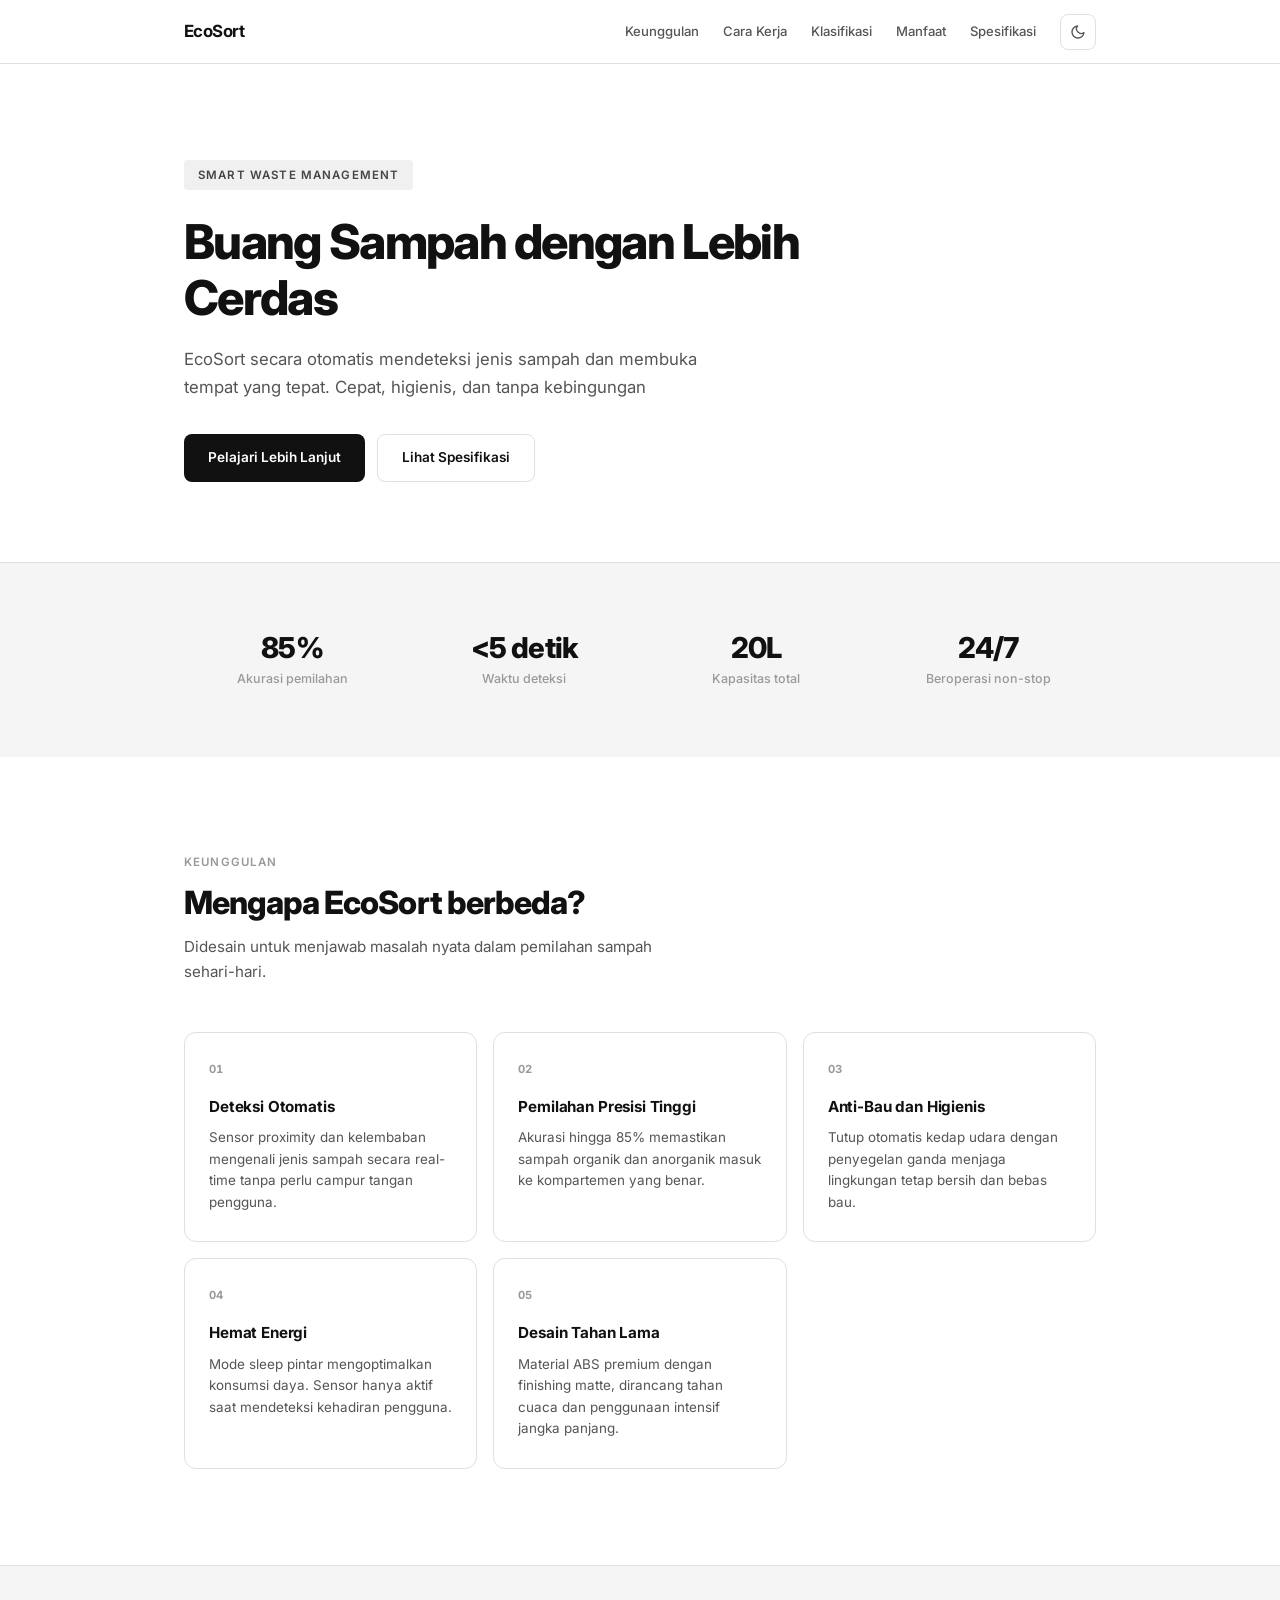
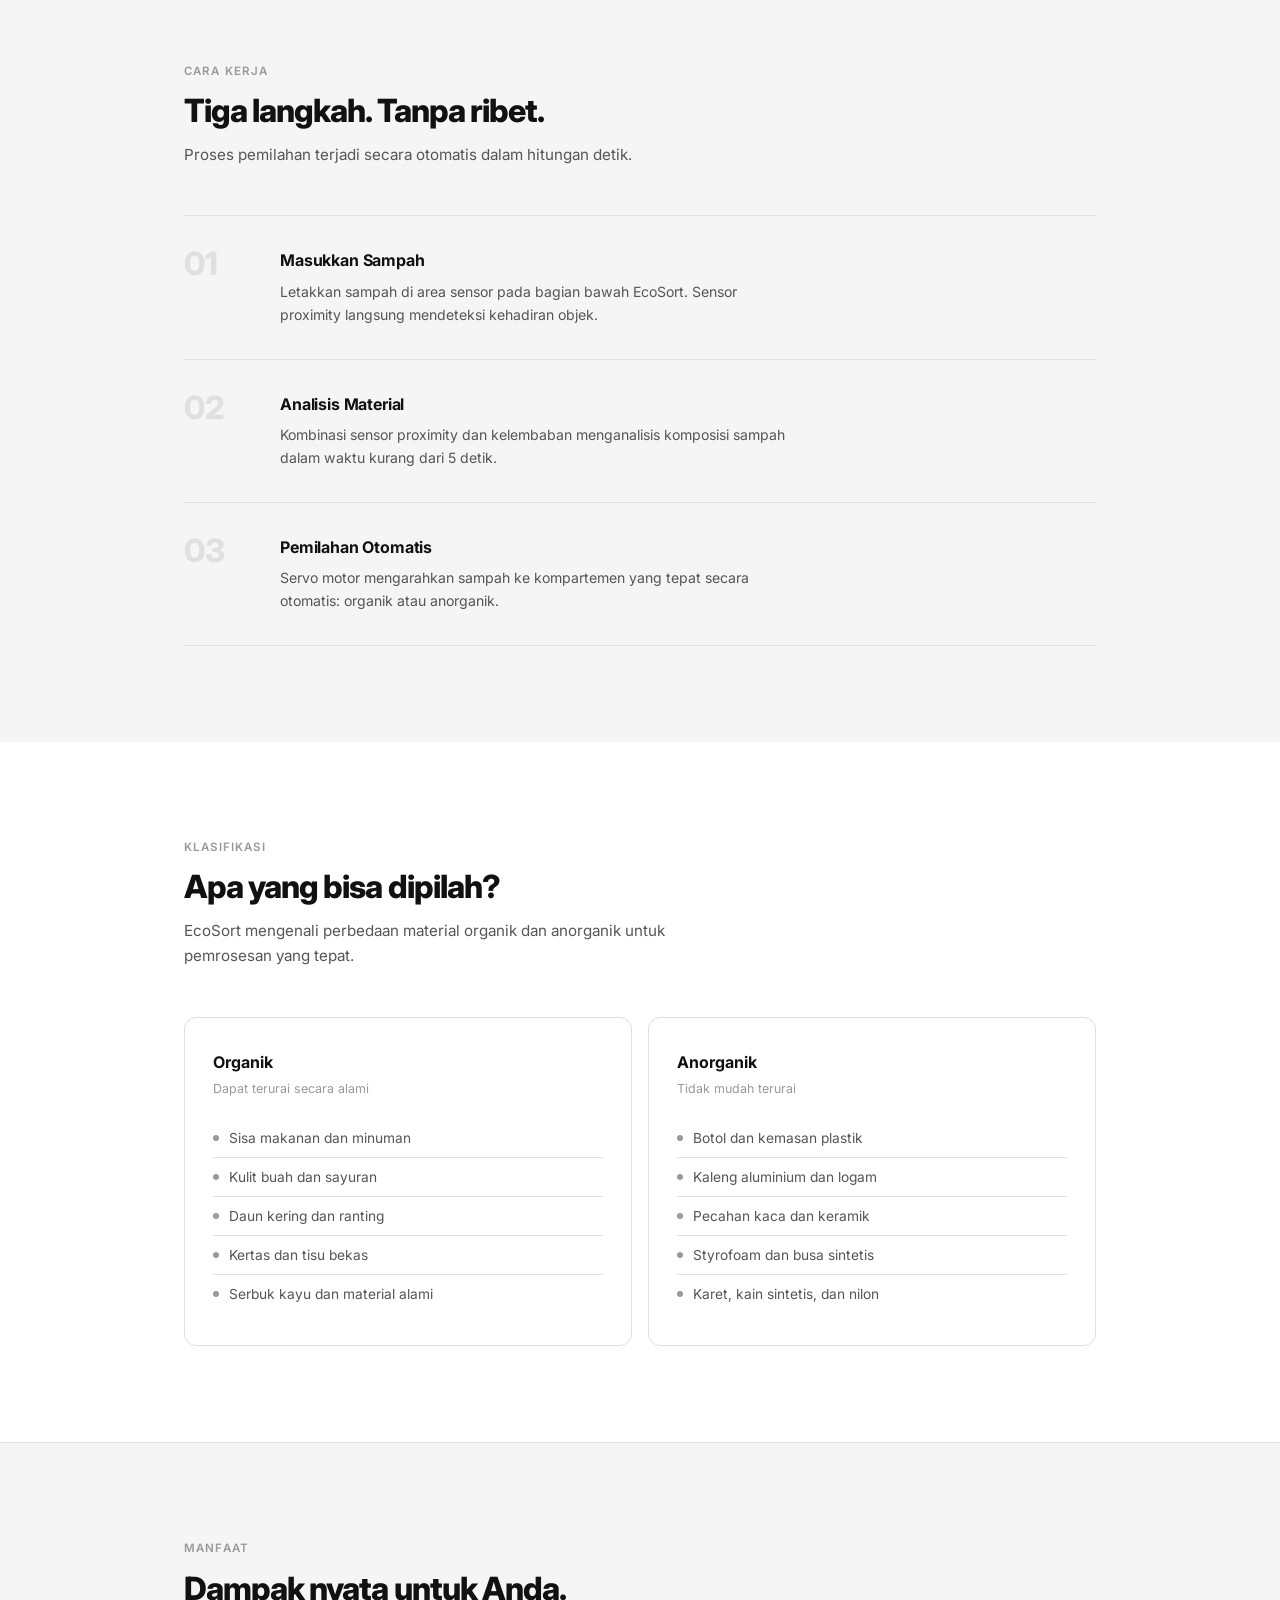
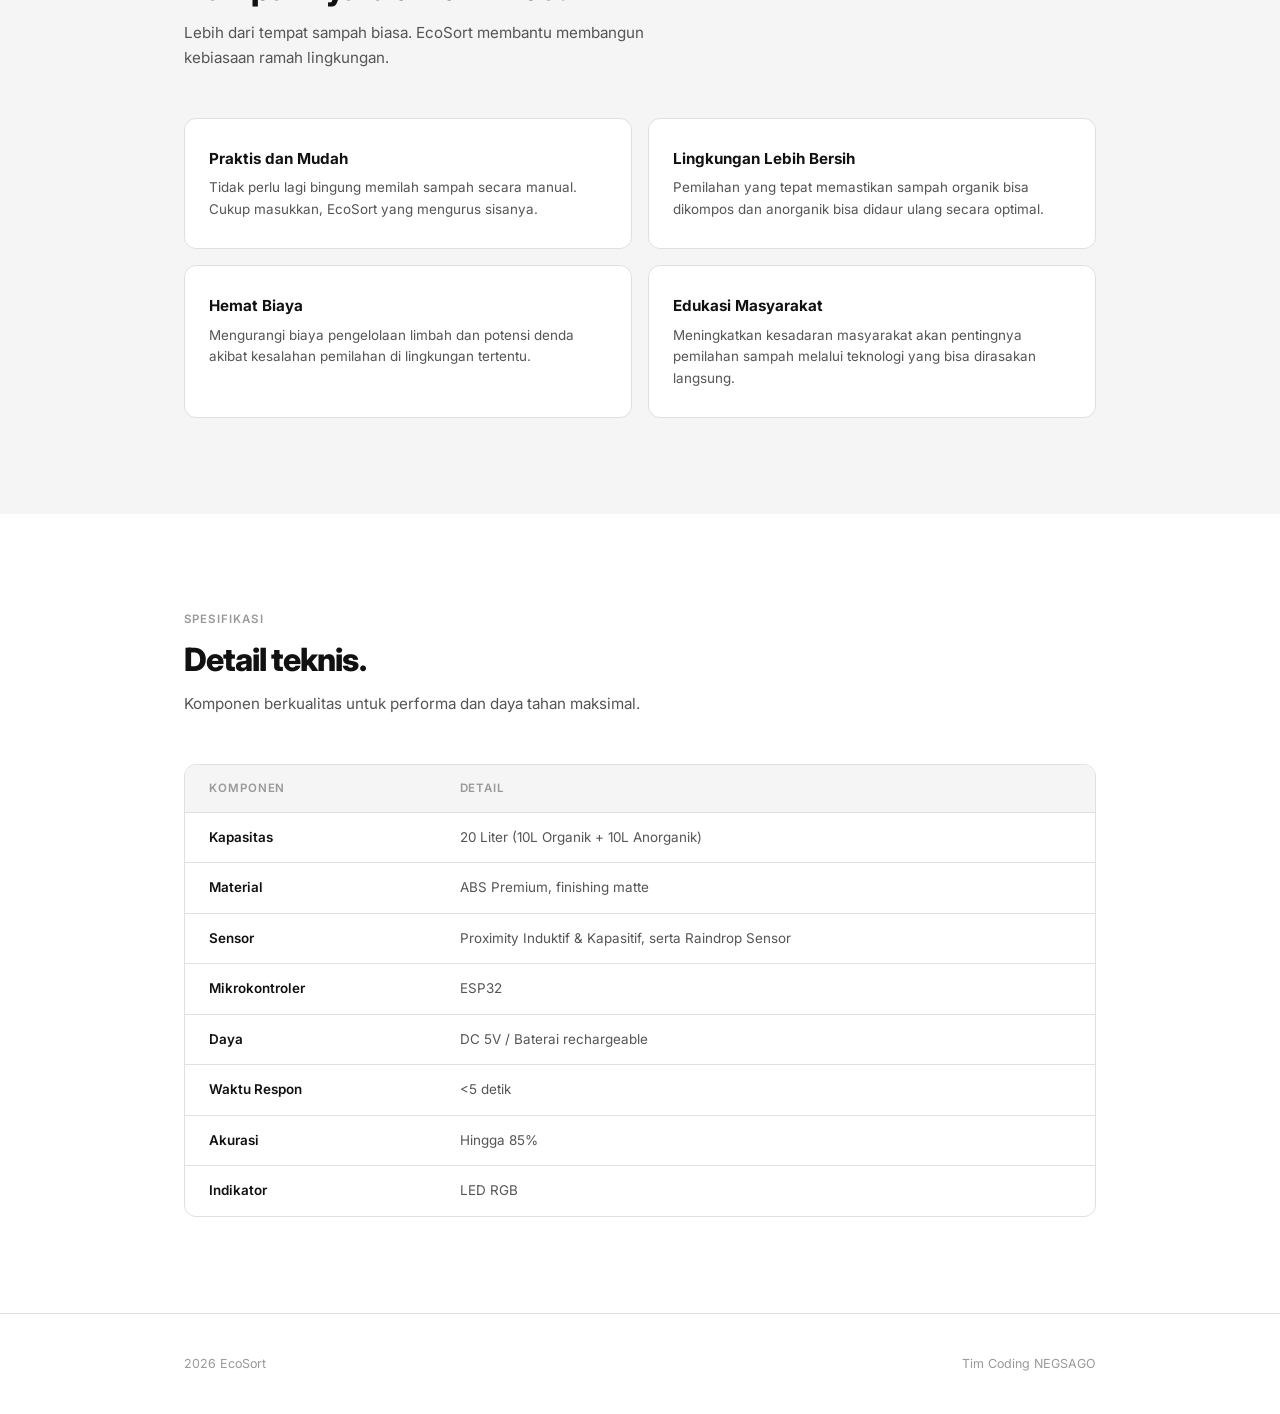
==== index.html @ 8be00b1e "Add files via upload" ====
<!DOCTYPE html>
<html lang="id" data-theme="light">
<head>
  <meta charset="UTF-8" />
  <meta name="viewport" content="width=device-width, initial-scale=1.0" />
  <title>EcoSort - Smart Trash Bin | Pemilah Sampah Cerdas</title>
  <meta name="description" content="EcoSort adalah tempat sampah pintar yang secara otomatis membedakan dan memilah sampah organik dan anorganik menggunakan teknologi sensor canggih." />
  <link rel="preconnect" href="https://fonts.googleapis.com" />
  <link rel="preconnect" href="https://fonts.gstatic.com" crossorigin />
  <link href="https://fonts.googleapis.com/css2?family=Inter:wght@400;500;600;700;800&display=swap" rel="stylesheet" />
  <link rel="stylesheet" href="style.css" />
</head>
<body>

  <!-- NAV -->
  <nav class="nav">
    <div class="nav-inner">
      <a href="#" class="nav-logo">EcoSort</a>
      <div class="nav-right">
        <div class="nav-links" id="navLinks">
          <a href="#keunggulan">Keunggulan</a>
          <a href="#cara-kerja">Cara Kerja</a>
          <a href="#klasifikasi">Klasifikasi</a>
          <a href="#manfaat">Manfaat</a>
          <a href="#spesifikasi">Spesifikasi</a>
        </div>
        <button class="theme-btn" id="themeBtn" aria-label="Ganti tema">
          <svg class="sun" viewBox="0 0 24 24"><circle cx="12" cy="12" r="5"/><line x1="12" y1="1" x2="12" y2="3"/><line x1="12" y1="21" x2="12" y2="23"/><line x1="4.22" y1="4.22" x2="5.64" y2="5.64"/><line x1="18.36" y1="18.36" x2="19.78" y2="19.78"/><line x1="1" y1="12" x2="3" y2="12"/><line x1="21" y1="12" x2="23" y2="12"/><line x1="4.22" y1="19.78" x2="5.64" y2="18.36"/><line x1="18.36" y1="5.64" x2="19.78" y2="4.22"/></svg>
          <svg class="moon" viewBox="0 0 24 24"><path d="M21 12.79A9 9 0 1 1 11.21 3 7 7 0 0 0 21 12.79z"/></svg>
        </button>
        <button class="menu-btn" id="menuBtn" aria-label="Menu">
          <span></span><span></span><span></span>
        </button>
      </div>
    </div>
  </nav>

  <!-- HERO -->
  <section class="hero">
    <div class="wrap">
      <div class="hero-inner">
        <div class="hero-tag rv">Smart Waste Management</div>
        <h1 class="rv rv-d1">Buang Sampah dengan Lebih Cerdas</h1>
        <p class="rv rv-d2">EcoSort secara otomatis mendeteksi jenis sampah dan membuka tempat yang tepat. Cepat, higienis, dan tanpa kebingungan</p>
        <div class="hero-btns rv rv-d3">
          <a href="#keunggulan" class="btn-dark">Pelajari Lebih Lanjut</a>
          <a href="#spesifikasi" class="btn-outline">Lihat Spesifikasi</a>
        </div>
      </div>
    </div>
  </section>

  <!-- STATS -->
  <section class="stats section-border">
    <div class="wrap">
      <div class="stats-row">
        <div class="stat rv">
          <div class="stat-num">85%</div>
          <div class="stat-label">Akurasi pemilahan</div>
        </div>
        <div class="stat rv rv-d1">
          <div class="stat-num">&lt;5 detik</div>
          <div class="stat-label">Waktu deteksi</div>
        </div>
        <div class="stat rv rv-d2">
          <div class="stat-num">20L</div>
          <div class="stat-label">Kapasitas total</div>
        </div>
        <div class="stat rv rv-d3">
          <div class="stat-num">24/7</div>
          <div class="stat-label">Beroperasi non-stop</div>
        </div>
      </div>
    </div>
  </section>

  <!-- KEUNGGULAN -->
  <section id="keunggulan">
    <div class="wrap">
      <div class="sh">
        <div class="sh-label rv">Keunggulan</div>
        <h2 class="rv rv-d1">Mengapa EcoSort berbeda?</h2>
        <p class="rv rv-d2">Didesain untuk menjawab masalah nyata dalam pemilahan sampah sehari-hari.</p>
      </div>
      <div class="features-grid">
        <div class="f-card rv">
          <div class="f-card-num">01</div>
          <h3>Deteksi Otomatis</h3>
          <p>Sensor proximity dan kelembaban mengenali jenis sampah secara real-time tanpa perlu campur tangan pengguna.</p>
        </div>
        <div class="f-card rv rv-d1">
          <div class="f-card-num">02</div>
          <h3>Pemilahan Presisi Tinggi</h3>
          <p>Akurasi hingga 85% memastikan sampah organik dan anorganik masuk ke kompartemen yang benar.</p>
        </div>
        <div class="f-card rv rv-d2">
          <div class="f-card-num">03</div>
          <h3>Anti-Bau dan Higienis</h3>
          <p>Tutup otomatis kedap udara dengan penyegelan ganda menjaga lingkungan tetap bersih dan bebas bau.</p>
        </div>
        <div class="f-card rv rv-d1">
          <div class="f-card-num">04</div>
          <h3>Hemat Energi</h3>
          <p>Mode sleep pintar mengoptimalkan konsumsi daya. Sensor hanya aktif saat mendeteksi kehadiran pengguna.</p>
        </div>
        <div class="f-card rv rv-d2">
          <div class="f-card-num">05</div>
          <h3>Desain Tahan Lama</h3>
          <p>Material ABS premium dengan finishing matte, dirancang tahan cuaca dan penggunaan intensif jangka panjang.</p>
        </div>
      </div>
    </div>
  </section>

  <!-- CARA KERJA -->
  <section id="cara-kerja" class="section-border" style="background: var(--bg-alt); transition: background 0.3s;">
    <div class="wrap">
      <div class="sh">
        <div class="sh-label rv">Cara Kerja</div>
        <h2 class="rv rv-d1">Tiga langkah. Tanpa ribet.</h2>
        <p class="rv rv-d2">Proses pemilahan terjadi secara otomatis dalam hitungan detik.</p>
      </div>
      <div class="steps">
        <div class="step rv">
          <div class="step-num">01</div>
          <div>
            <h3>Masukkan Sampah</h3>
            <p>Letakkan sampah di area sensor pada bagian bawah EcoSort. Sensor proximity langsung mendeteksi kehadiran objek.</p>
          </div>
        </div>
        <div class="step rv rv-d1">
          <div class="step-num">02</div>
          <div>
            <h3>Analisis Material</h3>
            <p>Kombinasi sensor proximity dan kelembaban menganalisis komposisi sampah dalam waktu kurang dari 5 detik.</p>
          </div>
        </div>
        <div class="step rv rv-d2">
          <div class="step-num">03</div>
          <div>
            <h3>Pemilahan Otomatis</h3>
            <p>Servo motor mengarahkan sampah ke kompartemen yang tepat secara otomatis: organik atau anorganik.</p>
          </div>
        </div>
      </div>
    </div>
  </section>

  <!-- KLASIFIKASI -->
  <section id="klasifikasi">
    <div class="wrap">
      <div class="sh">
        <div class="sh-label rv">Klasifikasi</div>
        <h2 class="rv rv-d1">Apa yang bisa dipilah?</h2>
        <p class="rv rv-d2">EcoSort mengenali perbedaan material organik dan anorganik untuk pemrosesan yang tepat.</p>
      </div>
      <div class="class-grid">
        <div class="class-card organic rv">
          <div class="class-card-title">Organik</div>
          <div class="class-card-sub">Dapat terurai secara alami</div>
          <ul class="class-list">
            <li><span class="class-dot"></span>Sisa makanan dan minuman</li>
            <li><span class="class-dot"></span>Kulit buah dan sayuran</li>
            <li><span class="class-dot"></span>Daun kering dan ranting</li>
            <li><span class="class-dot"></span>Kertas dan tisu bekas</li>
            <li><span class="class-dot"></span>Serbuk kayu dan material alami</li>
          </ul>
        </div>
        <div class="class-card inorganic rv rv-d1">
          <div class="class-card-title">Anorganik</div>
          <div class="class-card-sub">Tidak mudah terurai</div>
          <ul class="class-list">
            <li><span class="class-dot"></span>Botol dan kemasan plastik</li>
            <li><span class="class-dot"></span>Kaleng aluminium dan logam</li>
            <li><span class="class-dot"></span>Pecahan kaca dan keramik</li>
            <li><span class="class-dot"></span>Styrofoam dan busa sintetis</li>
            <li><span class="class-dot"></span>Karet, kain sintetis, dan nilon</li>
          </ul>
        </div>
      </div>
    </div>
  </section>

  <!-- MANFAAT -->
  <section id="manfaat" class="section-border" style="background: var(--bg-alt); transition: background 0.3s;">
    <div class="wrap">
      <div class="sh">
        <div class="sh-label rv">Manfaat</div>
        <h2 class="rv rv-d1">Dampak nyata untuk Anda.</h2>
        <p class="rv rv-d2">Lebih dari tempat sampah biasa. EcoSort membantu membangun kebiasaan ramah lingkungan.</p>
      </div>
      <div class="ben-grid">
        <div class="ben-card rv">
          <h3>Praktis dan Mudah</h3>
          <p>Tidak perlu lagi bingung memilah sampah secara manual. Cukup masukkan, EcoSort yang mengurus sisanya.</p>
        </div>
        <div class="ben-card rv rv-d1">
          <h3>Lingkungan Lebih Bersih</h3>
          <p>Pemilahan yang tepat memastikan sampah organik bisa dikompos dan anorganik bisa didaur ulang secara optimal.</p>
        </div>
        <div class="ben-card rv rv-d2">
          <h3>Hemat Biaya</h3>
          <p>Mengurangi biaya pengelolaan limbah dan potensi denda akibat kesalahan pemilahan di lingkungan tertentu.</p>
        </div>
        <div class="ben-card rv rv-d3">
          <h3>Edukasi Masyarakat</h3>
          <p>Meningkatkan kesadaran masyarakat akan pentingnya pemilahan sampah melalui teknologi yang bisa dirasakan langsung.</p>
        </div>
      </div>
    </div>
  </section>

  <!-- SPESIFIKASI -->
  <section id="spesifikasi">
    <div class="wrap">
      <div class="sh">
        <div class="sh-label rv">Spesifikasi</div>
        <h2 class="rv rv-d1">Detail teknis.</h2>
        <p class="rv rv-d2">Komponen berkualitas untuk performa dan daya tahan maksimal.</p>
      </div>
      <div class="specs-wrap rv">
        <table class="specs-table">
          <thead>
            <tr>
              <th>Komponen</th>
              <th>Detail</th>
            </tr>
          </thead>
          <tbody>
            <tr><td>Kapasitas</td><td>20 Liter (10L Organik + 10L Anorganik)</td></tr>
            <tr><td>Material</td><td>ABS Premium, finishing matte</td></tr>
            <tr><td>Sensor</td><td>Proximity Induktif & Kapasitif, serta Raindrop Sensor</td></tr>
            <tr><td>Mikrokontroler</td><td>ESP32</td></tr>
            <tr><td>Daya</td><td>DC 5V / Baterai rechargeable</td></tr>
            <tr><td>Waktu Respon</td><td>&lt;5 detik</td></tr>
            <tr><td>Akurasi</td><td>Hingga 85%</td></tr>
            <tr><td>Indikator</td><td>LED RGB</td></tr>
          </tbody>
        </table>
      </div>
    </div>
  </section>

  <!-- FOOTER -->
  <footer class="footer">
    <div class="wrap">
      <div class="footer-inner">
        <p>2026 EcoSort</p>
        <p>Tim Coding NEGSAGO</p>
      </div>
    </div>
  </footer>

  <script src="script.js"></script>
</body>
</html>
---- style.css ----
:root {
  --bg: #ffffff;
  --bg-alt: #f5f5f5;
  --bg-card: #ffffff;
  --text: #111111;
  --text-sub: #555555;
  --text-muted: #999999;
  --border: #e0e0e0;
  --accent: #111111;
  --accent-hover: #333333;
  --nav-bg: rgba(255,255,255,0.92);
  --tag-bg: #f0f0f0;
  --tag-text: #444444;
  --card-shadow: 0 1px 3px rgba(0,0,0,0.04);
  --card-shadow-hover: 0 8px 24px rgba(0,0,0,0.08);
}

[data-theme="dark"] {
  --bg: #111113;
  --bg-alt: #18181b;
  --bg-card: #1c1c20;
  --text: #e4e4e7;
  --text-sub: #a1a1aa;
  --text-muted: #5a5a65;
  --border: #27272a;
  --accent: #fafafa;
  --accent-hover: #d4d4d8;
  --nav-bg: rgba(17,17,19,0.92);
  --tag-bg: #27272a;
  --tag-text: #a1a1aa;
  --card-shadow: 0 1px 3px rgba(0,0,0,0.3);
  --card-shadow-hover: 0 8px 24px rgba(0,0,0,0.4);
}

*, *::before, *::after {
  margin: 0;
  padding: 0;
  box-sizing: border-box;
}

html { scroll-behavior: smooth; }

body {
  font-family: 'Inter', system-ui, -apple-system, sans-serif;
  background: var(--bg);
  color: var(--text);
  line-height: 1.6;
  transition: background 0.3s, color 0.3s;
  -webkit-font-smoothing: antialiased;
}

a { color: inherit; text-decoration: none; }
ul { list-style: none; }

/* ---- NAV ---- */
.nav {
  position: fixed;
  top: 0; left: 0; right: 0;
  height: 64px;
  background: var(--nav-bg);
  backdrop-filter: blur(16px);
  border-bottom: 1px solid var(--border);
  z-index: 100;
  transition: background 0.3s, border-color 0.3s;
}

.nav-inner {
  max-width: 960px;
  margin: 0 auto;
  padding: 0 24px;
  height: 100%;
  display: flex;
  align-items: center;
  justify-content: space-between;
}

.nav-logo {
  font-size: 1.05rem;
  font-weight: 700;
  letter-spacing: -0.03em;
}

.nav-right {
  display: flex;
  align-items: center;
  gap: 24px;
}

.nav-links {
  display: flex;
  gap: 24px;
}

.nav-links a {
  font-size: 0.82rem;
  font-weight: 500;
  color: var(--text-sub);
  transition: color 0.2s;
}

.nav-links a:hover { color: var(--text); }

.theme-btn {
  width: 36px;
  height: 36px;
  border: 1px solid var(--border);
  border-radius: 8px;
  background: transparent;
  cursor: pointer;
  display: flex;
  align-items: center;
  justify-content: center;
  transition: border-color 0.2s;
  position: relative;
  overflow: hidden;
}

.theme-btn:hover { border-color: var(--text-muted); }

.theme-btn svg {
  width: 16px; height: 16px;
  stroke: var(--text-sub);
  fill: none;
  stroke-width: 2;
  stroke-linecap: round;
  stroke-linejoin: round;
  position: absolute;
  transition: opacity 0.3s, transform 0.3s;
}

.theme-btn .sun { opacity: 0; transform: rotate(-90deg) scale(0); }
.theme-btn .moon { opacity: 1; transform: rotate(0) scale(1); }
[data-theme="dark"] .theme-btn .sun { opacity: 1; transform: rotate(0) scale(1); }
[data-theme="dark"] .theme-btn .moon { opacity: 0; transform: rotate(90deg) scale(0); }

.menu-btn {
  display: none;
  width: 36px; height: 36px;
  border: 1px solid var(--border);
  border-radius: 8px;
  background: transparent;
  cursor: pointer;
  flex-direction: column;
  align-items: center;
  justify-content: center;
  gap: 4px;
}

.menu-btn span {
  display: block;
  width: 16px; height: 1.5px;
  background: var(--text-sub);
  border-radius: 2px;
  transition: all 0.3s;
}

.menu-btn.open span:nth-child(1) { transform: rotate(45deg) translate(3.5px, 3.5px); }
.menu-btn.open span:nth-child(2) { opacity: 0; }
.menu-btn.open span:nth-child(3) { transform: rotate(-45deg) translate(3.5px, -3.5px); }

/* ---- LAYOUT ---- */
.wrap {
  max-width: 960px;
  margin: 0 auto;
  padding: 0 24px;
}

section {
  padding: 96px 0;
}

.section-border {
  border-top: 1px solid var(--border);
}

/* ---- HERO ---- */
.hero {
  padding-top: 160px;
  padding-bottom: 80px;
}

.hero-inner {
  max-width: 620px;
}

.hero-tag {
  display: inline-block;
  font-size: 0.72rem;
  font-weight: 600;
  text-transform: uppercase;
  letter-spacing: 0.1em;
  color: var(--tag-text);
  background: var(--tag-bg);
  padding: 6px 14px;
  border-radius: 4px;
  margin-bottom: 24px;
}

.hero h1 {
  font-size: clamp(2rem, 4.5vw, 3rem);
  font-weight: 800;
  line-height: 1.15;
  letter-spacing: -0.035em;
  margin-bottom: 20px;
}

.hero p {
  font-size: 1.05rem;
  color: var(--text-sub);
  line-height: 1.7;
  max-width: 520px;
  margin-bottom: 32px;
}

.hero-btns {
  display: flex;
  gap: 12px;
  flex-wrap: wrap;
}

.btn-dark {
  display: inline-flex;
  align-items: center;
  gap: 8px;
  padding: 12px 24px;
  background: var(--accent);
  color: var(--bg);
  font-family: inherit;
  font-size: 0.85rem;
  font-weight: 600;
  border: none;
  border-radius: 8px;
  cursor: pointer;
  transition: background 0.2s, transform 0.15s;
}

.btn-dark:hover {
  background: var(--accent-hover);
  transform: translateY(-1px);
}

.btn-outline {
  display: inline-flex;
  align-items: center;
  gap: 8px;
  padding: 12px 24px;
  background: transparent;
  color: var(--text);
  font-family: inherit;
  font-size: 0.85rem;
  font-weight: 600;
  border: 1px solid var(--border);
  border-radius: 8px;
  cursor: pointer;
  transition: border-color 0.2s, transform 0.15s;
}

.btn-outline:hover {
  border-color: var(--text-muted);
  transform: translateY(-1px);
}

/* ---- STATS ---- */
.stats {
  padding: 48px 0;
  background: var(--bg-alt);
  transition: background 0.3s;
}

.stats-row {
  display: grid;
  grid-template-columns: repeat(4, 1fr);
  gap: 16px;
}

.stat {
  text-align: center;
  padding: 20px 8px;
}

.stat-num {
  font-size: 1.8rem;
  font-weight: 800;
  letter-spacing: -0.03em;
  line-height: 1.2;
}

.stat-label {
  font-size: 0.78rem;
  color: var(--text-muted);
  margin-top: 4px;
  font-weight: 500;
}

/* ---- SECTION HEADER ---- */
.sh {
  margin-bottom: 48px;
}

.sh-label {
  font-size: 0.72rem;
  font-weight: 600;
  text-transform: uppercase;
  letter-spacing: 0.1em;
  color: var(--text-muted);
  margin-bottom: 12px;
}

.sh h2 {
  font-size: clamp(1.5rem, 3vw, 2rem);
  font-weight: 800;
  letter-spacing: -0.03em;
  line-height: 1.2;
  margin-bottom: 12px;
}

.sh p {
  font-size: 0.95rem;
  color: var(--text-sub);
  max-width: 500px;
  line-height: 1.65;
}

/* ---- FEATURES ---- */
.features-grid {
  display: grid;
  grid-template-columns: repeat(3, 1fr);
  gap: 16px;
}

.f-card {
  padding: 28px 24px;
  border: 1px solid var(--border);
  border-radius: 12px;
  background: var(--bg-card);
  transition: box-shadow 0.3s, transform 0.3s, background 0.3s;
}

.f-card:hover {
  transform: translateY(-3px);
  box-shadow: var(--card-shadow-hover);
}

.f-card-num {
  font-size: 0.7rem;
  font-weight: 700;
  color: var(--text-muted);
  margin-bottom: 16px;
  font-variant-numeric: tabular-nums;
}

.f-card h3 {
  font-size: 0.95rem;
  font-weight: 700;
  margin-bottom: 8px;
  letter-spacing: -0.01em;
}

.f-card p {
  font-size: 0.84rem;
  color: var(--text-sub);
  line-height: 1.6;
}

/* ---- HOW IT WORKS ---- */
.steps {
  display: flex;
  flex-direction: column;
  gap: 0;
}

.step {
  display: grid;
  grid-template-columns: 72px 1fr;
  gap: 24px;
  padding: 32px 0;
  border-bottom: 1px solid var(--border);
}

.step:first-child {
  border-top: 1px solid var(--border);
}

.step-num {
  font-size: 2rem;
  font-weight: 800;
  color: var(--border);
  line-height: 1;
  transition: color 0.3s;
}

.step:hover .step-num {
  color: var(--text);
}

.step h3 {
  font-size: 1rem;
  font-weight: 700;
  margin-bottom: 6px;
  letter-spacing: -0.01em;
}

.step p {
  font-size: 0.88rem;
  color: var(--text-sub);
  line-height: 1.65;
  max-width: 520px;
}

/* ---- CLASSIFICATION ---- */
.class-grid {
  display: grid;
  grid-template-columns: 1fr 1fr;
  gap: 16px;
}

.class-card {
  padding: 32px 28px;
  border: 1px solid var(--border);
  border-radius: 12px;
  background: var(--bg-card);
  transition: background 0.3s;
}

.class-card-title {
  font-size: 1rem;
  font-weight: 700;
  margin-bottom: 4px;
}

.class-card-sub {
  font-size: 0.78rem;
  color: var(--text-muted);
  margin-bottom: 20px;
}

.class-list li {
  font-size: 0.86rem;
  color: var(--text-sub);
  padding: 8px 0;
  border-bottom: 1px solid var(--border);
  display: flex;
  align-items: center;
  gap: 10px;
}

.class-list li:last-child {
  border-bottom: none;
}

.class-dot {
  width: 6px;
  height: 6px;
  border-radius: 50%;
  flex-shrink: 0;
}

.class-card.organic .class-dot { background: var(--text-muted); }
.class-card.inorganic .class-dot { background: var(--text-muted); }

/* ---- BENEFITS ---- */
.ben-grid {
  display: grid;
  grid-template-columns: 1fr 1fr;
  gap: 16px;
}

.ben-card {
  padding: 28px 24px;
  border: 1px solid var(--border);
  border-radius: 12px;
  background: var(--bg-card);
  transition: box-shadow 0.3s, transform 0.3s, background 0.3s;
}

.ben-card:hover {
  transform: translateY(-3px);
  box-shadow: var(--card-shadow-hover);
}

.ben-card h3 {
  font-size: 0.95rem;
  font-weight: 700;
  margin-bottom: 6px;
}

.ben-card p {
  font-size: 0.84rem;
  color: var(--text-sub);
  line-height: 1.6;
}

/* ---- SPECS ---- */
.specs-wrap {
  border: 1px solid var(--border);
  border-radius: 12px;
  overflow: hidden;
}

.specs-table {
  width: 100%;
  border-collapse: collapse;
}

.specs-table th,
.specs-table td {
  text-align: left;
  padding: 14px 24px;
  font-size: 0.84rem;
  border-bottom: 1px solid var(--border);
}

.specs-table th {
  font-weight: 600;
  font-size: 0.72rem;
  text-transform: uppercase;
  letter-spacing: 0.08em;
  color: var(--text-muted);
  background: var(--bg-alt);
}

.specs-table tr:last-child td { border-bottom: none; }

.specs-table td:first-child {
  font-weight: 600;
  color: var(--text);
}

.specs-table td:last-child {
  color: var(--text-sub);
}

.specs-table tr:hover td {
  background: var(--bg-alt);
}

/* ---- CTA ---- */
.cta-box {
  border: 1px solid var(--border);
  border-radius: 12px;
  padding: 56px 40px;
  text-align: center;
  background: var(--bg-alt);
  transition: background 0.3s;
}

.cta-box h2 {
  font-size: clamp(1.3rem, 2.5vw, 1.7rem);
  font-weight: 800;
  letter-spacing: -0.03em;
  margin-bottom: 12px;
}

.cta-box p {
  font-size: 0.92rem;
  color: var(--text-sub);
  max-width: 460px;
  margin: 0 auto 28px;
  line-height: 1.65;
}

/* ---- FOOTER ---- */
.footer {
  padding: 40px 0;
  border-top: 1px solid var(--border);
}

.footer-inner {
  display: flex;
  align-items: center;
  justify-content: space-between;
}

.footer p {
  font-size: 0.78rem;
  color: var(--text-muted);
}

/* ---- REVEAL ---- */
.rv {
  opacity: 0;
  transform: translateY(20px);
  transition: opacity 0.6s ease, transform 0.6s ease;
}

.rv.show {
  opacity: 1;
  transform: translateY(0);
}

.rv-d1 { transition-delay: 0.08s; }
.rv-d2 { transition-delay: 0.16s; }
.rv-d3 { transition-delay: 0.24s; }
.rv-d4 { transition-delay: 0.32s; }
.rv-d5 { transition-delay: 0.4s; }

/* ---- RESPONSIVE ---- */
@media (max-width: 768px) {
  .nav-links { display: none; position: absolute; top: 64px; left: 0; right: 0; flex-direction: column; background: var(--nav-bg); backdrop-filter: blur(16px); padding: 16px 24px; gap: 12px; border-bottom: 1px solid var(--border); }
  .nav-links.open { display: flex; }
  .menu-btn { display: flex; }
  .stats-row { grid-template-columns: repeat(2, 1fr); }
  .features-grid { grid-template-columns: 1fr; }
  .class-grid { grid-template-columns: 1fr; }
  .ben-grid { grid-template-columns: 1fr; }
  .step { grid-template-columns: 48px 1fr; gap: 16px; }
  .cta-box { padding: 40px 24px; }
  .footer-inner { flex-direction: column; gap: 8px; text-align: center; }
  .hero { padding-top: 120px; padding-bottom: 48px; }
}

@media (max-width: 480px) {
  .hero-btns { flex-direction: column; }
  .hero-btns a, .hero-btns button { width: 100%; justify-content: center; }
  .stats-row { grid-template-columns: 1fr 1fr; }
}
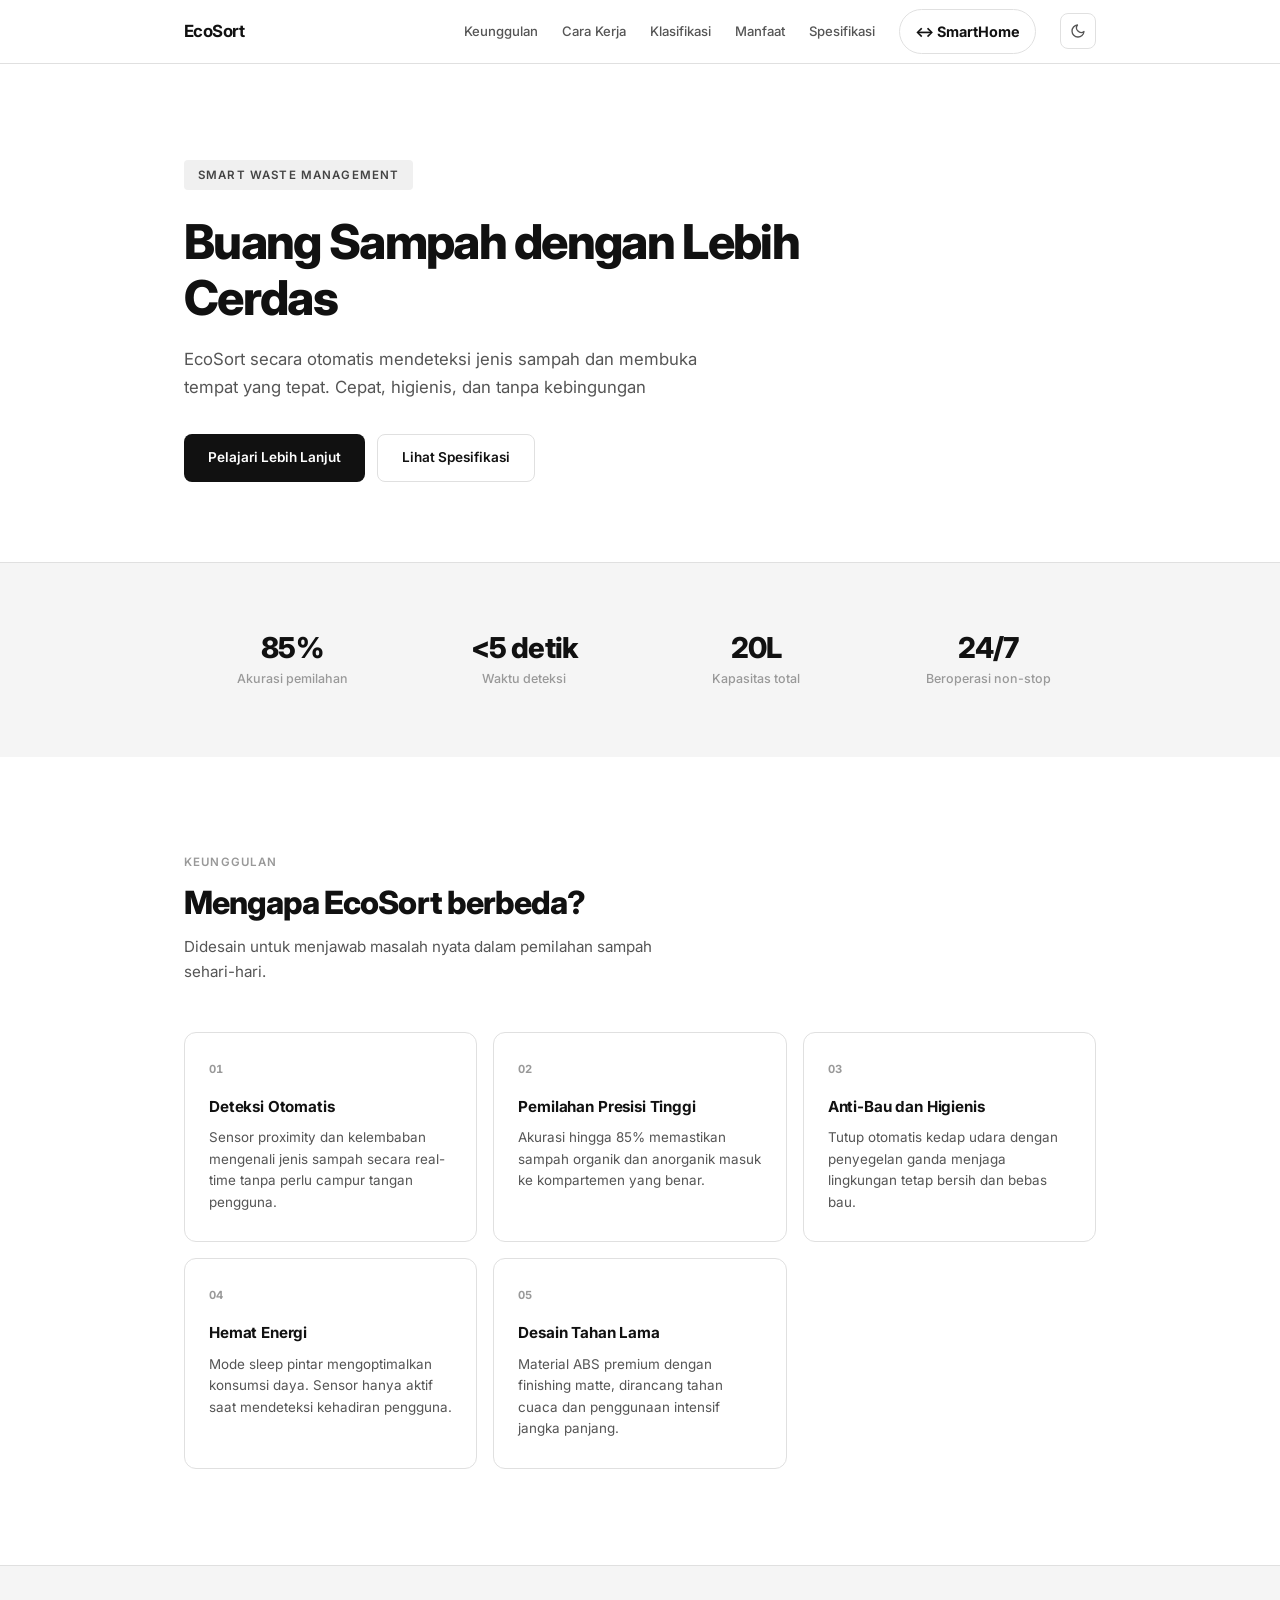
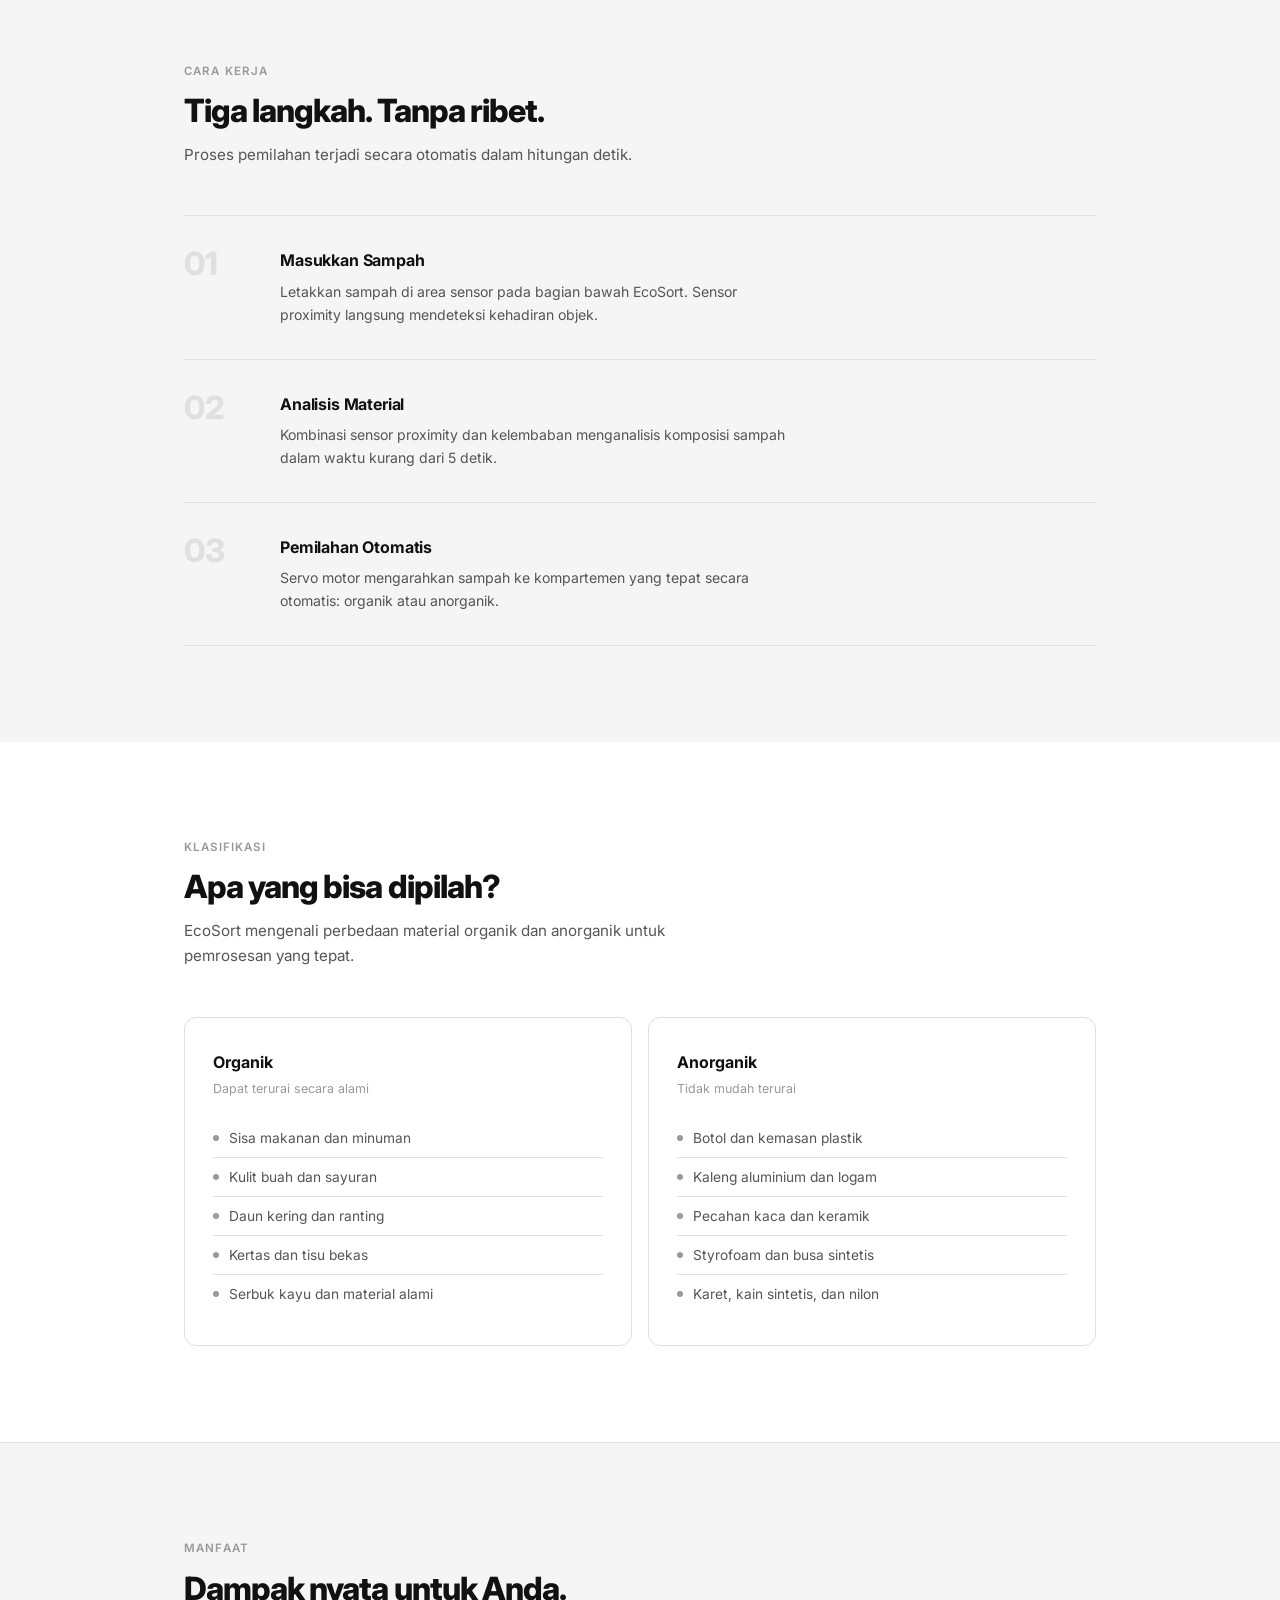
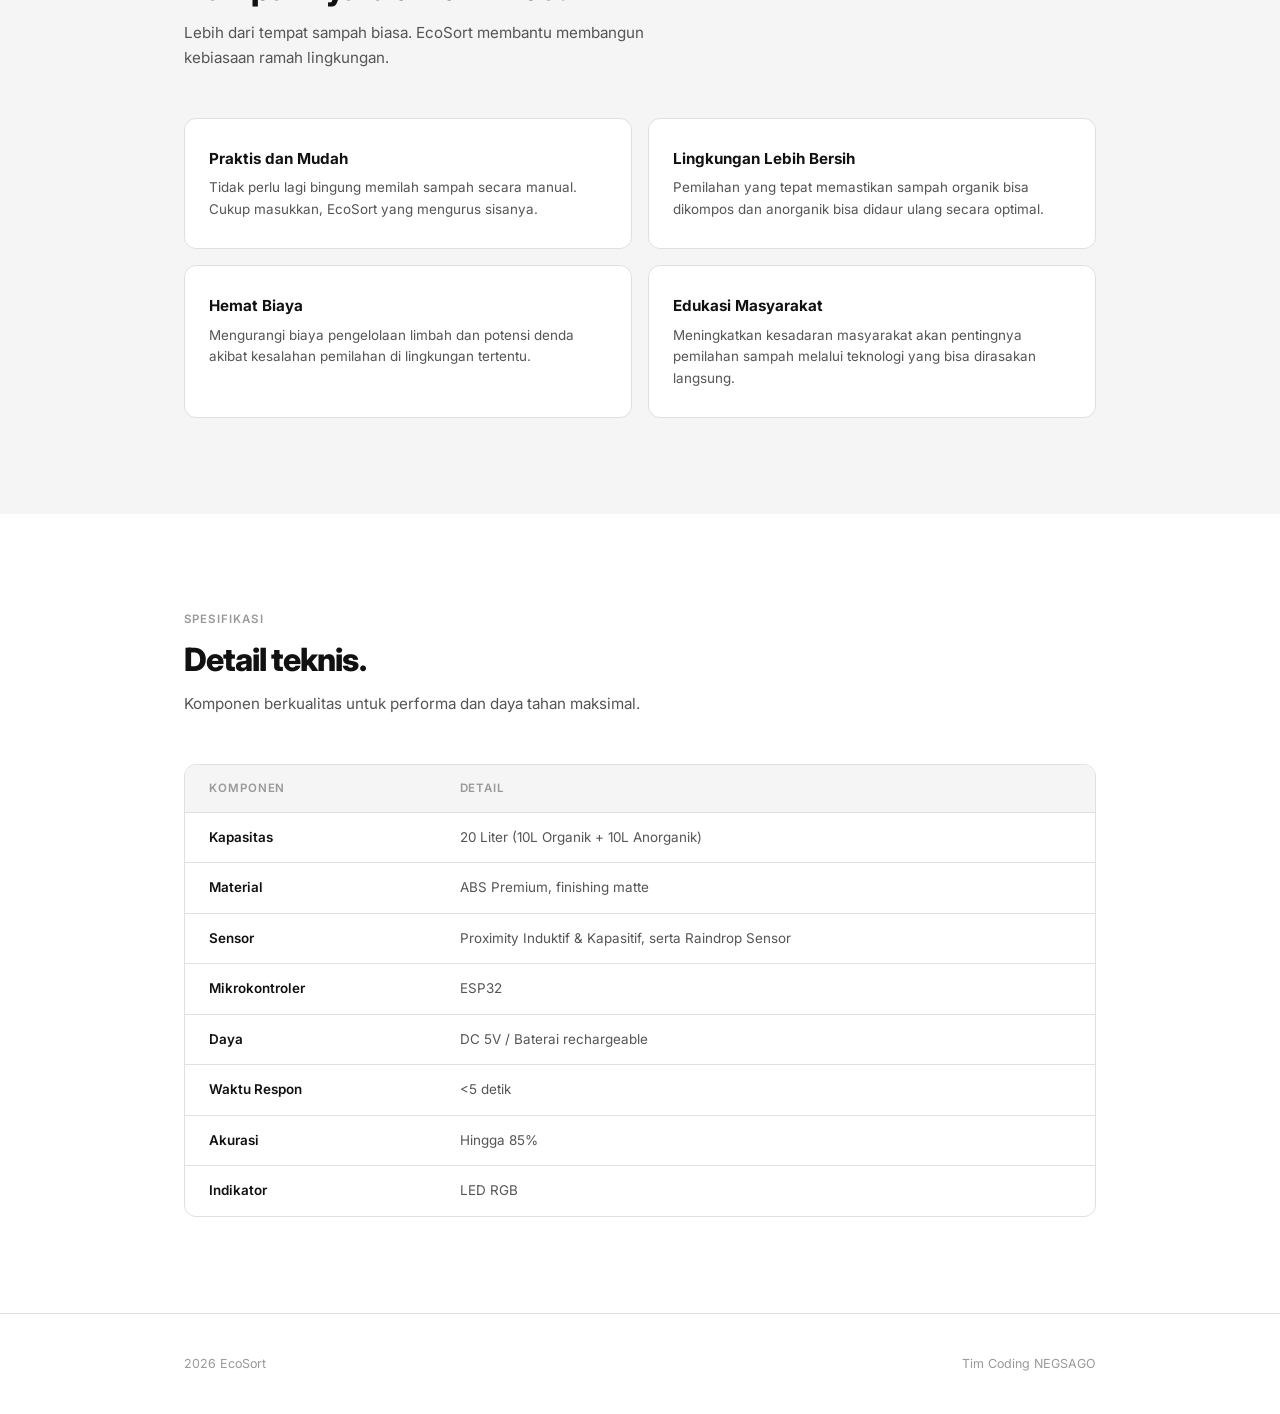
==== commit 6dabf5ca: "Update index.html" ====
--- a/index.html
+++ b/index.html
@@ -6,6 +6,7 @@
   <title>EcoSort - Smart Trash Bin | Pemilah Sampah Cerdas</title>
   <meta name="description" content="EcoSort adalah tempat sampah pintar yang secara otomatis membedakan dan memilah sampah organik dan anorganik menggunakan teknologi sensor canggih." />
   <link rel="preconnect" href="https://fonts.googleapis.com" />
+  <link href="https://smpn1godean.sch.id/wp-content/uploads/2022/09/LOGO-NEGSAGO.png" rel="icon"/>
   <link rel="preconnect" href="https://fonts.gstatic.com" crossorigin />
   <link href="https://fonts.googleapis.com/css2?family=Inter:wght@400;500;600;700;800&display=swap" rel="stylesheet" />
   <link rel="stylesheet" href="style.css" />
@@ -24,6 +25,7 @@
           <a href="#manfaat">Manfaat</a>
           <a href="#spesifikasi">Spesifikasi</a>
         </div>
+        <a href="smarthome.html" style="display:inline-flex;align-items:center;justify-content:center;padding:0.6rem 0.95rem;border-radius:999px;border:1px solid var(--border);background:var(--surface);color:var(--text);font-weight:700;font-size:0.9rem;box-shadow:var(--shadow);text-decoration:none;">↔ SmartHome</a>
         <button class="theme-btn" id="themeBtn" aria-label="Ganti tema">
           <svg class="sun" viewBox="0 0 24 24"><circle cx="12" cy="12" r="5"/><line x1="12" y1="1" x2="12" y2="3"/><line x1="12" y1="21" x2="12" y2="23"/><line x1="4.22" y1="4.22" x2="5.64" y2="5.64"/><line x1="18.36" y1="18.36" x2="19.78" y2="19.78"/><line x1="1" y1="12" x2="3" y2="12"/><line x1="21" y1="12" x2="23" y2="12"/><line x1="4.22" y1="19.78" x2="5.64" y2="18.36"/><line x1="18.36" y1="5.64" x2="19.78" y2="4.22"/></svg>
           <svg class="moon" viewBox="0 0 24 24"><path d="M21 12.79A9 9 0 1 1 11.21 3 7 7 0 0 0 21 12.79z"/></svg>
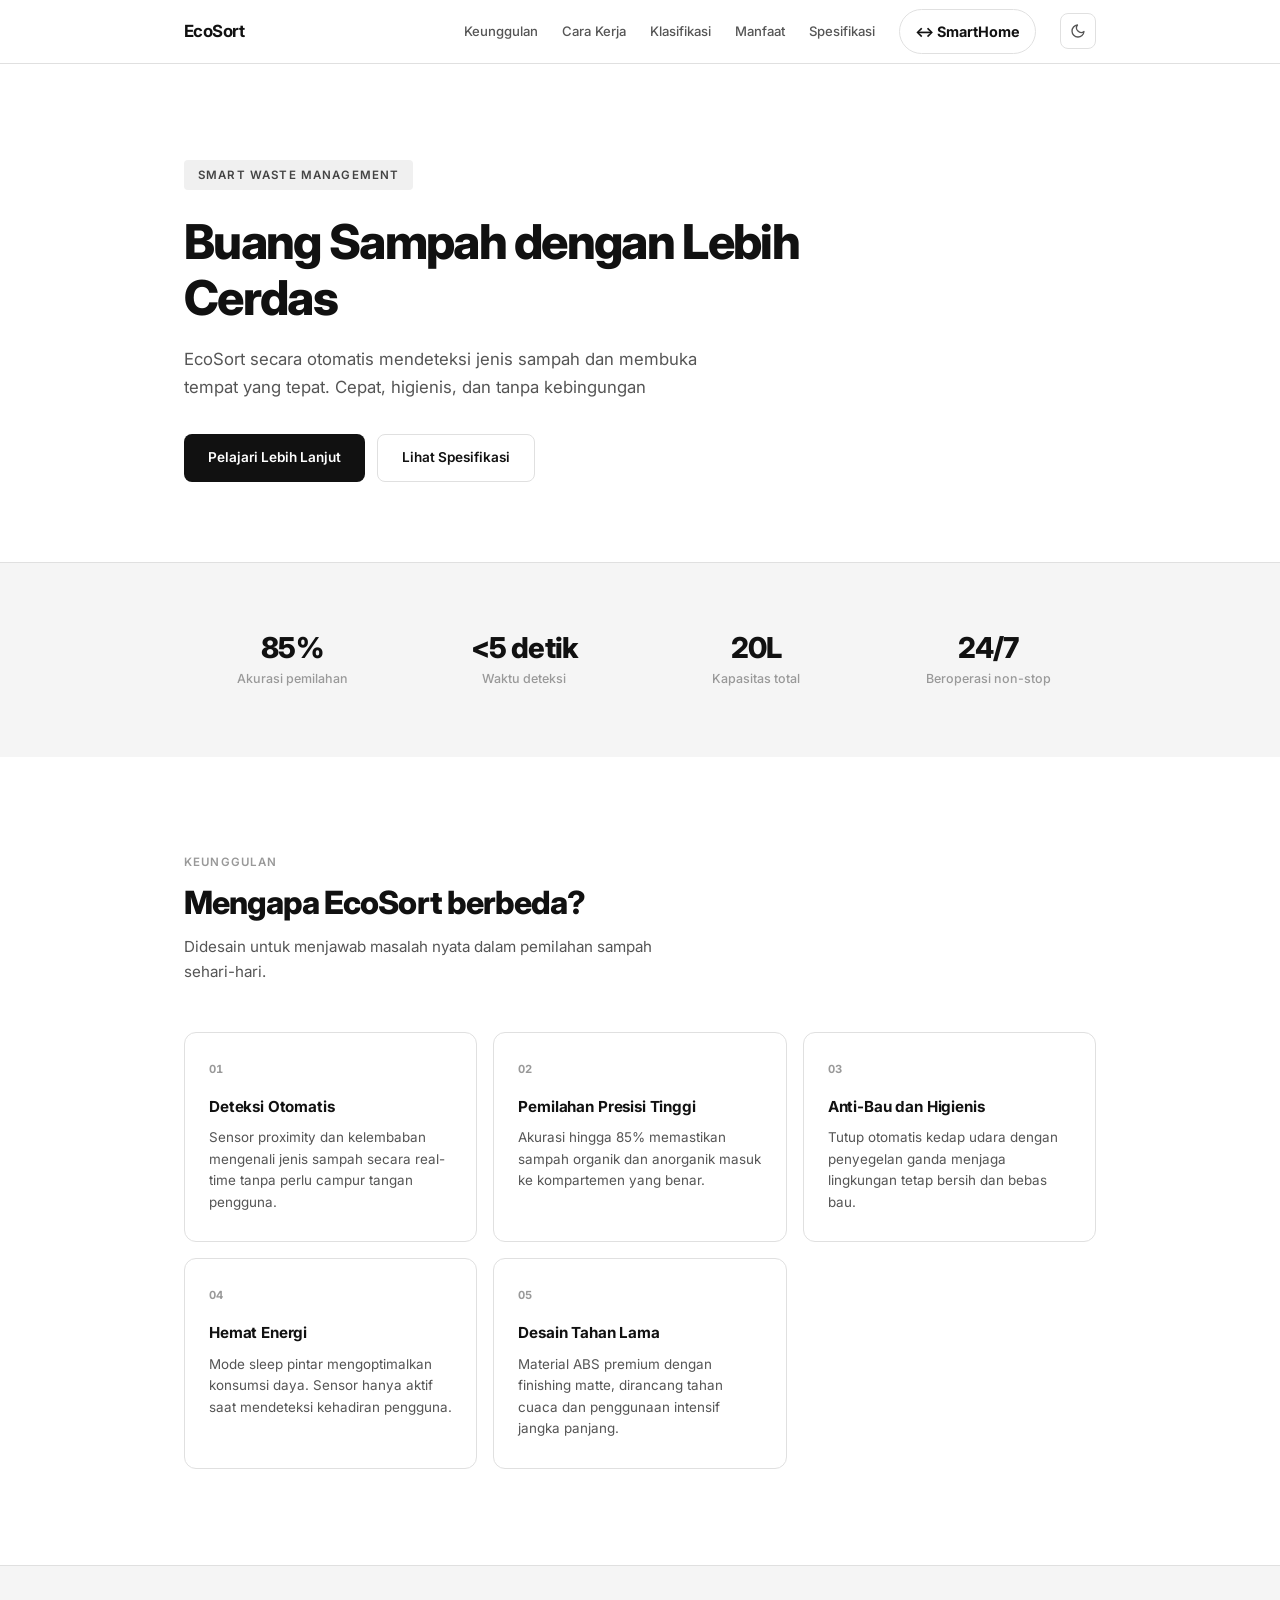
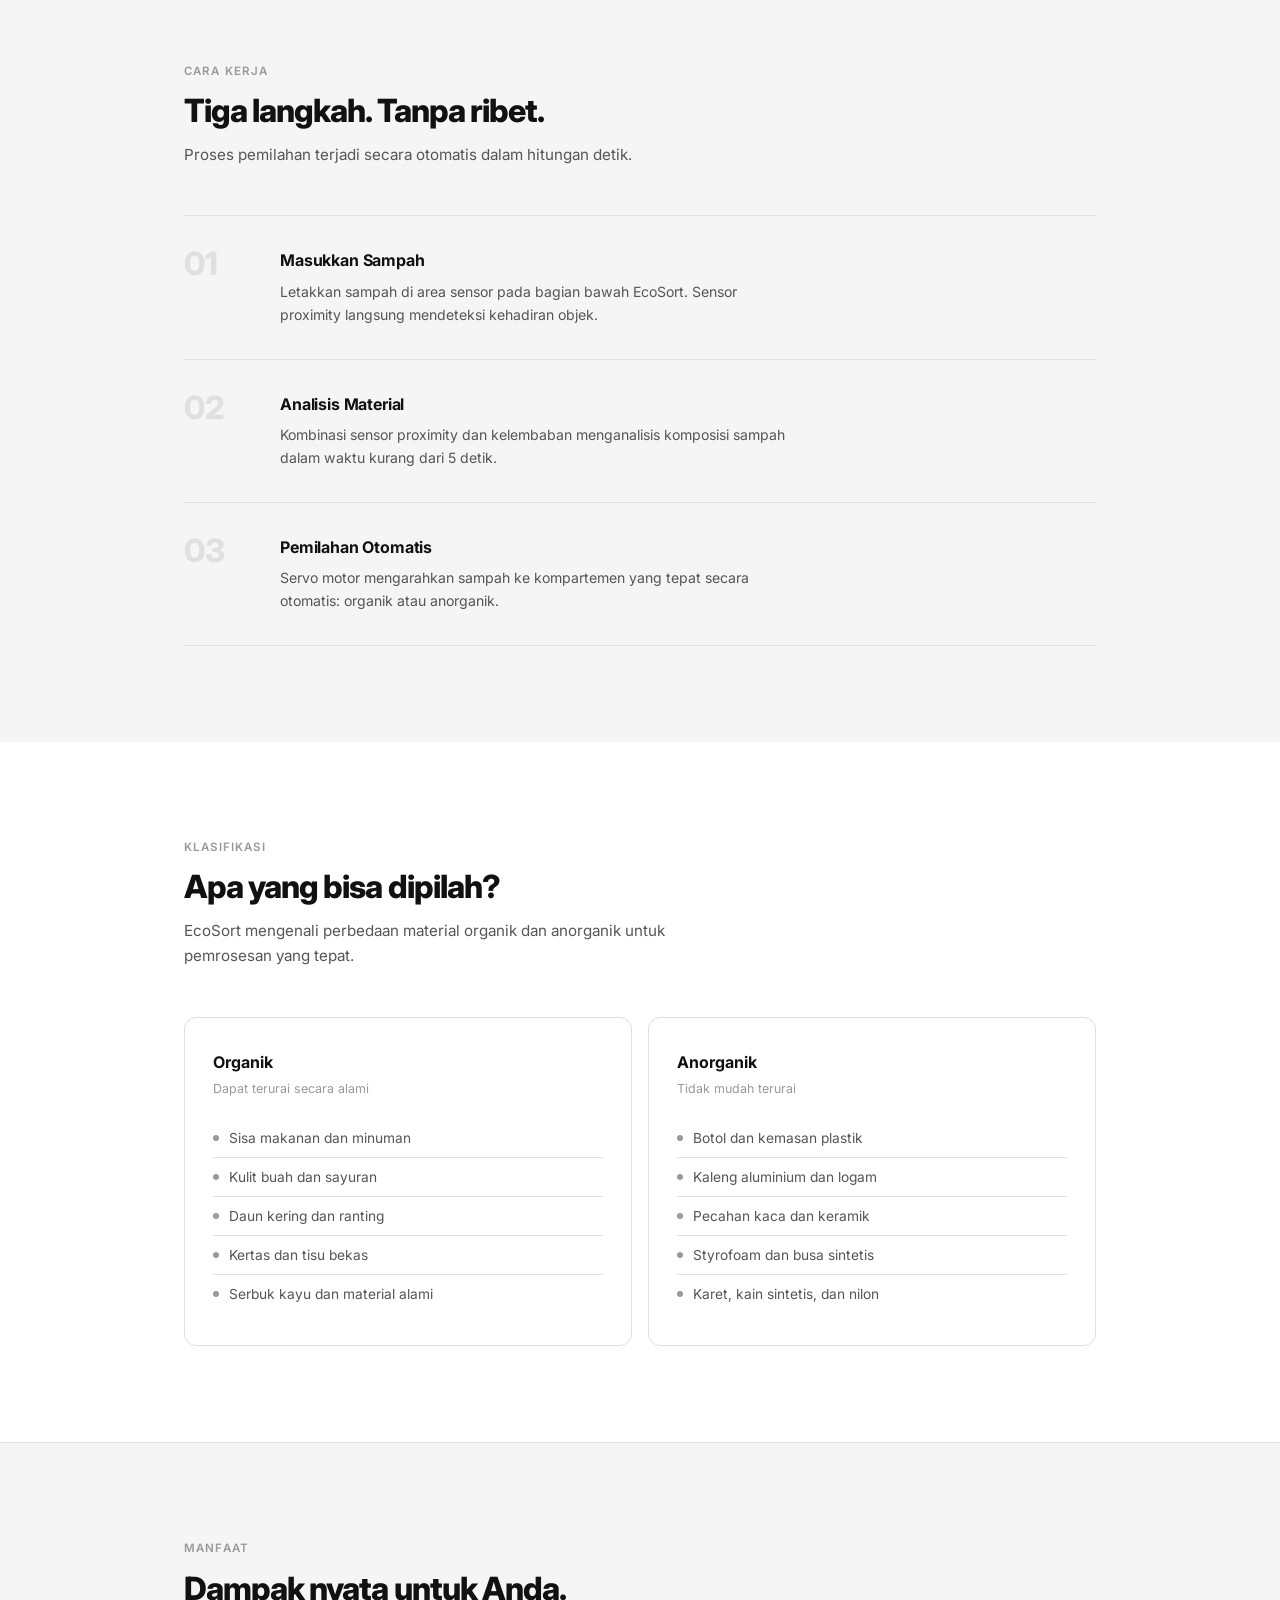
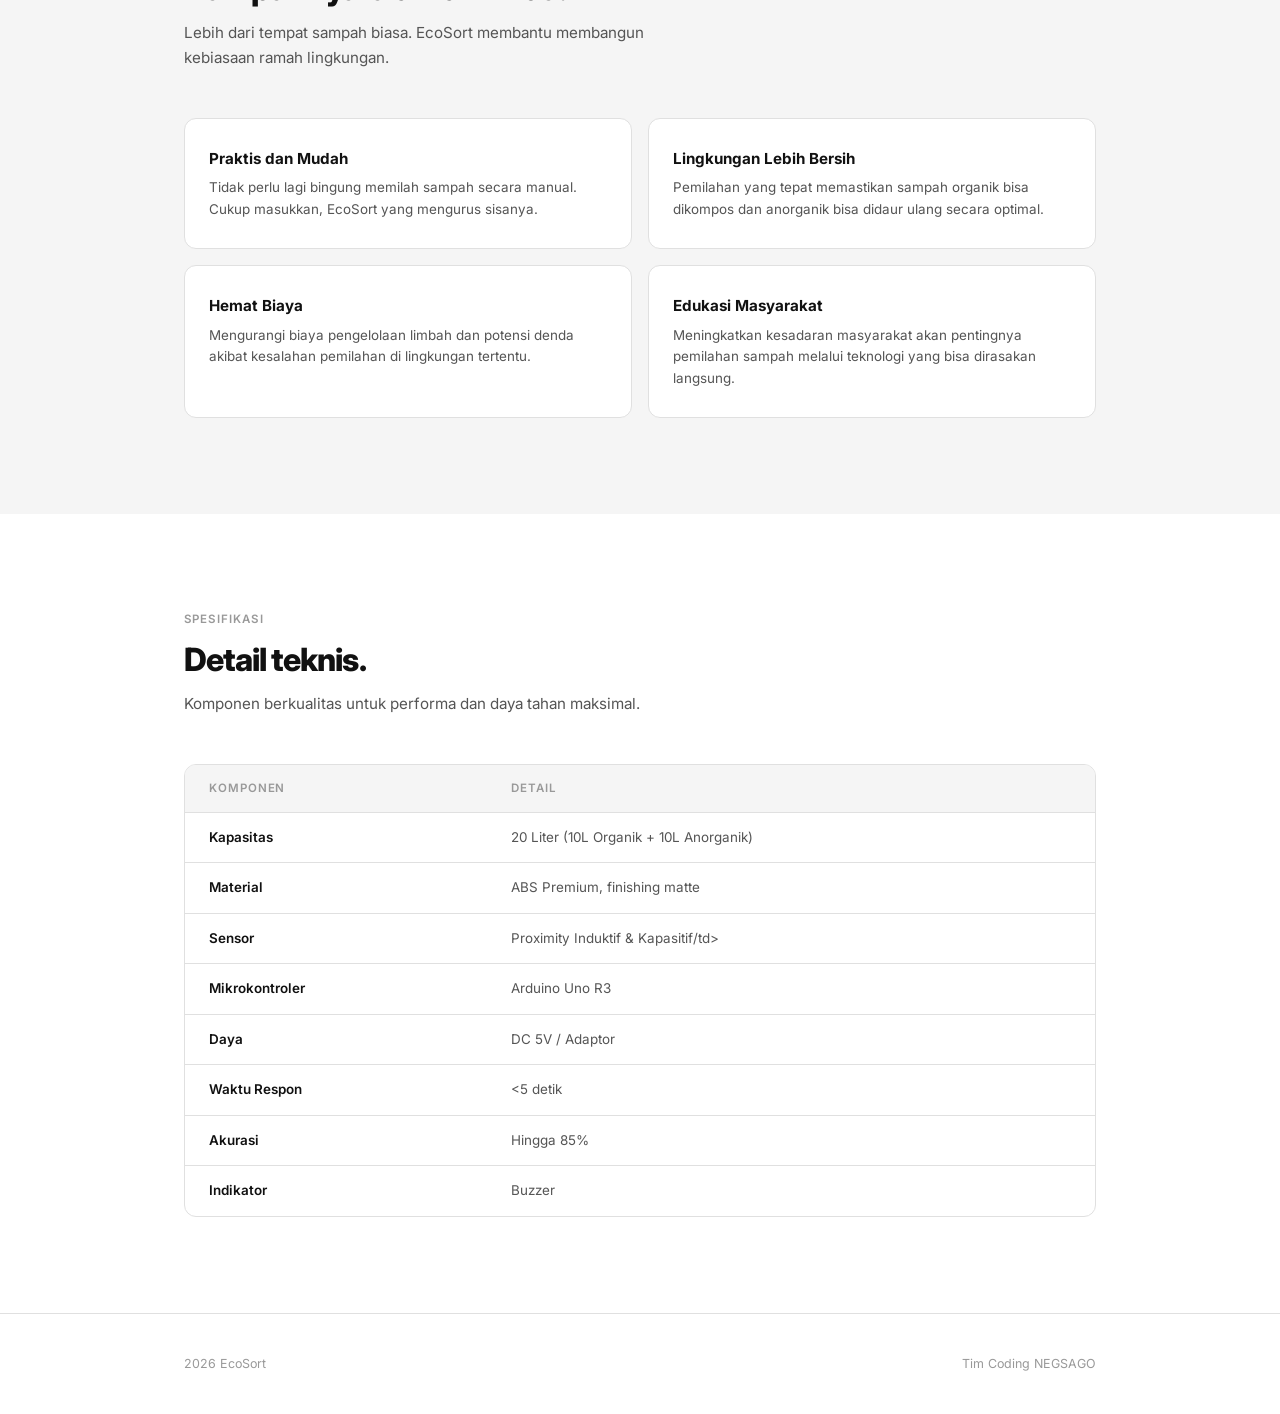
==== commit 4a83ffea: "Update sensor and microcontroller details in index.html" ====
--- a/index.html
+++ b/index.html
@@ -231,12 +231,12 @@
           <tbody>
             <tr><td>Kapasitas</td><td>20 Liter (10L Organik + 10L Anorganik)</td></tr>
             <tr><td>Material</td><td>ABS Premium, finishing matte</td></tr>
-            <tr><td>Sensor</td><td>Proximity Induktif & Kapasitif, serta Raindrop Sensor</td></tr>
-            <tr><td>Mikrokontroler</td><td>ESP32</td></tr>
-            <tr><td>Daya</td><td>DC 5V / Baterai rechargeable</td></tr>
+            <tr><td>Sensor</td><td>Proximity Induktif & Kapasitif/td></tr>
+            <tr><td>Mikrokontroler</td><td>Arduino Uno R3</td></tr>
+            <tr><td>Daya</td><td>DC 5V / Adaptor</td></tr>
             <tr><td>Waktu Respon</td><td>&lt;5 detik</td></tr>
             <tr><td>Akurasi</td><td>Hingga 85%</td></tr>
-            <tr><td>Indikator</td><td>LED RGB</td></tr>
+            <tr><td>Indikator</td><td>Buzzer</td></tr>
           </tbody>
         </table>
       </div>
